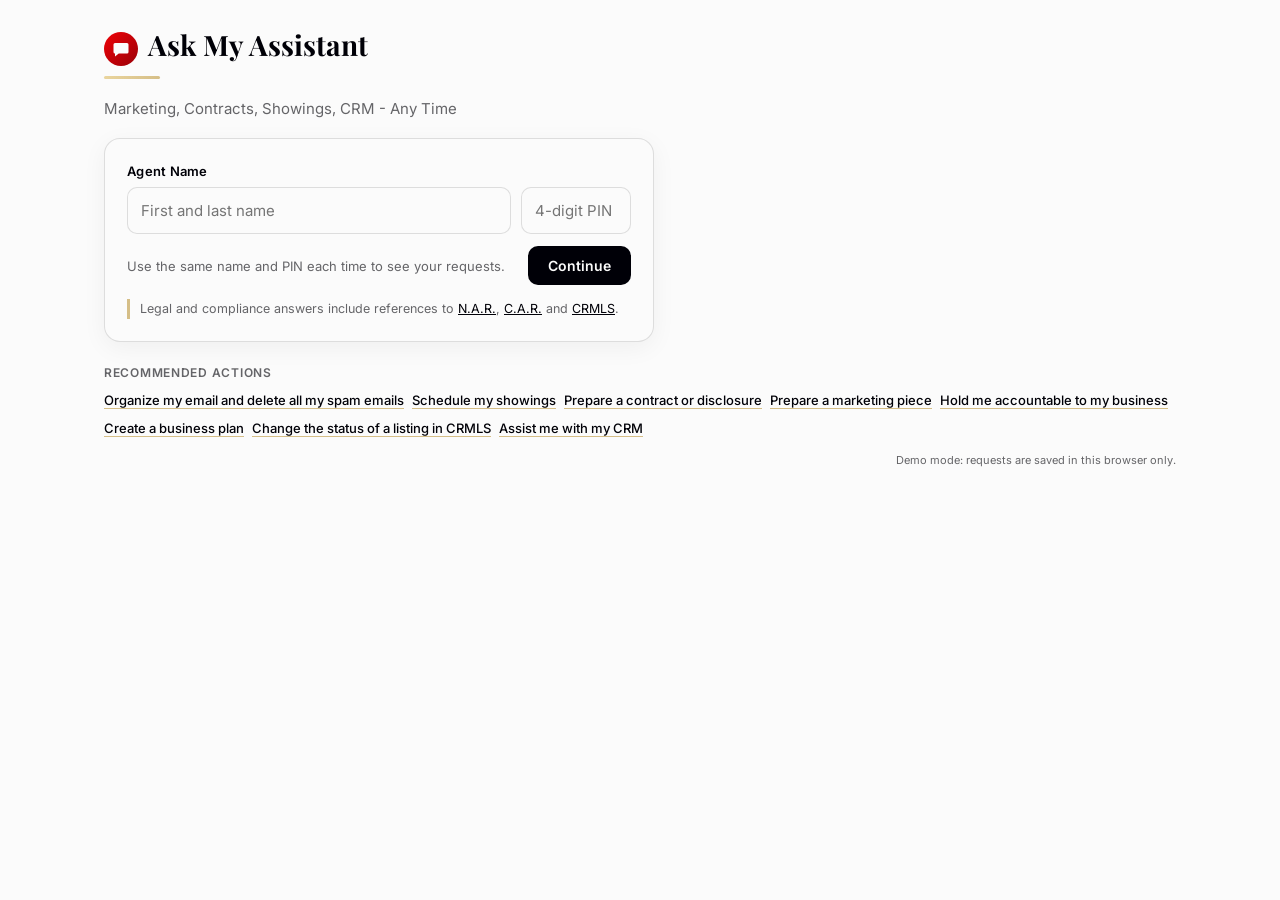
==== assistant/index.html @ 7a3fd489 "Add Ask My Assistant page (PIN v3)" ====
<!DOCTYPE html>
<html lang="en"><head><title>Ask My Assistant | ENESMA Realty</title><meta charset="utf-8"><meta name="viewport" content="width=device-width,initial-scale=1">
<link rel="preconnect" href="https://fonts.googleapis.com"><link rel="preconnect" href="https://fonts.gstatic.com" crossorigin>
<link href="https://fonts.googleapis.com/css2?family=Inter:wght@400;500;600&family=Playfair+Display:wght@600;700&family=Montserrat:wght@400;500;600&display=swap" rel="stylesheet">
<style>
:root{--black:#000007;--white:#FBFBFB;--gold:linear-gradient(135deg,#EAD59E,#D5BE87);--red:linear-gradient(135deg,#EF0207,#9A0007);--line:rgba(0,0,7,.12);--mute:rgba(0,0,7,.6)}
*{box-sizing:border-box;margin:0}
html,body{background:var(--white);color:var(--black);font:15px/1.55 Inter,system-ui,sans-serif}
.wrap{max-width:1120px;margin:0 auto;padding:28px 24px 22px}
h2{font:700 28px/1.2 "Playfair Display",Georgia,serif}
h3{font:600 20px/1.2 "Playfair Display",Georgia,serif}
.rule{height:3px;width:56px;background:var(--gold);border-radius:2px;margin:10px 0 18px}
.sub{color:var(--mute);margin-bottom:18px}
.grid{display:grid;grid-template-columns:1.05fr .95fr;gap:24px;align-items:start}
.card{background:var(--white);border:1px solid var(--line);border-radius:16px;padding:22px;box-shadow:0 6px 24px rgba(0,0,7,.05)}
label{display:block;font-weight:600;font-size:13px;letter-spacing:.02em;margin-bottom:6px}
input,textarea{width:100%;font:inherit;color:var(--black);background:var(--white);border:1px solid var(--line);border-radius:10px;padding:11px 13px;outline:none;transition:border-color .15s,box-shadow .15s}
input:focus,textarea:focus{border-color:#D5BE87;box-shadow:0 0 0 3px rgba(234,213,158,.45)}
textarea{height:168px;resize:none}
.row{display:flex;gap:10px}.row input{flex:1}
.btn{border:0;border-radius:10px;padding:11px 20px;font:600 14px Inter,sans-serif;cursor:pointer;white-space:nowrap}
.btn-dark{background:var(--black);color:var(--white)}
.btn-red{background:var(--red);color:var(--white);box-shadow:0 4px 14px rgba(154,0,7,.25)}
.btn:disabled{opacity:.5;cursor:default}
.who{display:flex;justify-content:space-between;align-items:center;margin-bottom:14px;font-size:14px}
.link{background:none;border:0;font:500 13px Inter;color:#9A0007;cursor:pointer;text-decoration:underline}
.actions{display:flex;justify-content:space-between;align-items:center;margin-top:12px;gap:12px}
.msg{font-size:13px;color:var(--mute)}
.note{margin-top:14px;font-size:12.5px;color:var(--mute);padding-left:10px;border-left:3px solid #D5BE87}
.note a{color:var(--black)}
.feedhead{display:flex;justify-content:space-between;align-items:baseline}
.feed{margin-top:14px;display:flex;flex-direction:column;gap:10px}
.item{border:1px solid var(--line);border-radius:12px;padding:12px 14px}
.item .top{display:flex;justify-content:space-between;gap:8px;font-size:12px;color:var(--mute);margin-bottom:4px}
.item .q{font-weight:500;display:-webkit-box;-webkit-line-clamp:2;-webkit-box-orient:vertical;overflow:hidden}
.item .a{margin-top:8px;padding:8px 10px;background:var(--white);border-radius:8px;font-size:13.5px;display:-webkit-box;-webkit-line-clamp:4;-webkit-box-orient:vertical;overflow:hidden}
.item.open .q,.item.open .a{-webkit-line-clamp:unset}
.refs{margin-top:6px;font-size:12px;display:flex;flex-wrap:wrap;gap:3px 10px;align-items:baseline}.refs b{font-weight:600;color:var(--mute)}.refs a{color:#9A0007}
.disc{margin-top:6px;font-size:10.5px;line-height:1.4;color:rgba(0,0,7,.45)}
.pill{font:600 11px Inter;padding:2px 9px;border-radius:99px;white-space:nowrap}
.p-new{background:var(--white);color:var(--black);border:1px solid var(--black)}
.p-prog{background:var(--white);color:var(--black);border:1px solid #D5BE87}
.p-done{background:var(--gold);color:var(--black);border:1px solid #D5BE87}
.err{color:#EF0207}
.ico{width:34px;height:34px;border-radius:50%;background:var(--red);display:inline-flex;align-items:center;justify-content:center;vertical-align:middle;margin-right:10px}
.pinrow{display:grid;grid-template-columns:1fr 110px;gap:10px}
.chips{gap:6px 14px}.chip{cursor:pointer;border:0;background:none;padding:2px 0;font:500 13px Inter;color:var(--black);text-decoration:underline;text-decoration-color:#D5BE87;text-underline-offset:3px;border-radius:0}.chip:hover{background:none;color:#9A0007}
.empty{color:var(--mute);font-size:14px;padding:26px 6px;text-align:center}
.pager{display:flex;justify-content:space-between;align-items:center;margin-top:10px;font-size:12px;color:var(--mute)}
.chips-wrap{margin-top:22px}
.chips-title{font-size:12px;font-weight:600;letter-spacing:.06em;text-transform:uppercase;color:var(--mute);margin-bottom:8px}
.chips{display:flex;flex-wrap:wrap;gap:8px}
.demo{font-size:11px;color:var(--mute);margin-top:14px;text-align:right}
.hidden{display:none!important}
@media (max-width:760px){
 .wrap{padding:18px 14px}.grid{grid-template-columns:1fr;gap:16px}
 h2{font-size:23px}.card{padding:16px}textarea{height:120px}
 .pinrow{grid-template-columns:1fr 96px}
}
</style></head><body>
<div class="wrap" id="app">
  <h2><span class="ico"><svg width="18" height="18" viewBox="0 0 24 24" fill="#FBFBFB"><path d="M4 4h16a2 2 0 0 1 2 2v10a2 2 0 0 1-2 2H9l-5 4v-4a2 2 0 0 1-2-2V6a2 2 0 0 1 2-2z"/></svg></span>Ask My Assistant</h2><div class="rule"></div>
  <p class="sub">Marketing, Contracts, Showings, CRM - Any Time</p>
  <div class="grid">
    <div class="card">
      <div id="stepName">
        <label for="name">Agent Name</label>
        <div class="pinrow"><input id="name" autocomplete="name" placeholder="First and last name"><input id="pin" inputmode="numeric" pattern="[0-9]*" maxlength="4" type="password" placeholder="4-digit PIN" aria-label="4-digit PIN"></div>
        <div class="actions"><p class="msg" id="nmsg">Use the same name and PIN each time to see your requests.</p><button class="btn btn-dark" id="cont">Continue</button></div>
      </div>
      <div id="stepReq" class="hidden">
        <div class="who"><span>Requesting as <b id="whoName"></b></span><button class="link" id="notYou">Not you?</button></div>
        <label for="req">Request</label>
        <textarea id="req" maxlength="4000" placeholder="Describe what you need: property, client, deadline, details…"></textarea>
        <p class="disc">Disclaimer: Responses are AI-generated for general informational purposes only and are not legal, tax, or financial advice. ENESMA Realty is not responsible for errors in legal guidance, marketing materials, or emails produced by this assistant. Agents must independently verify all information with official sources and consult the broker or an attorney before advising clients.</p>
        <div class="actions"><span class="msg" id="msg"></span><button class="btn btn-red" id="submit">Submit Request</button></div>
      </div>
      <p class="note">Legal and compliance answers include references to <a href="https://www.nar.realtor" target="_blank" rel="noopener">N.A.R.</a>, <a href="https://www.car.org" target="_blank" rel="noopener">C.A.R.</a> and <a href="https://www.crmls.org" target="_blank" rel="noopener">CRMLS</a>.</p>
    </div>
    <div class="card hidden" id="feedCard">
      <div class="feedhead"><h3>My Requests</h3><button class="link" id="refresh">Refresh</button></div>
      <div class="feed" id="feed"></div>
      <div class="pager hidden" id="pager"><button class="link" id="prev">&larr; Newer</button><span id="pg"></span><button class="link" id="next">Older &rarr;</button></div>
    </div>
  </div>
  <div class="chips-wrap"><div class="chips-title">Recommended Actions</div><div class="chips" id="chips"></div></div>
  <div class="demo hidden" id="demo">Demo mode: requests are saved in this browser only.</div>
</div>
<script>
/* ===== CONFIG: paste the Apps Script Web app URL into API_URL below. Empty = DEMO MODE (saves in this browser only) ===== */
const CONFIG = {
  API_URL: "",          // paste the Apps Script Web app URL (…/exec). Empty = demo/offline mode (localStorage)
  POLL_MS: 60000
};
const SUGGESTIONS = ["Organize my email and delete all my spam emails","Schedule my showings","Prepare a contract or disclosure","Prepare a marketing piece","Hold me accountable to my business","Create a business plan","Change the status of a listing in CRMLS","Assist me with my CRM"];
const $ = id => document.getElementById(id);
const NAME_KEY = "enesma_agent_name", PIN_KEY = "enesma_agent_pin", DEMO_KEY = "enesma_demo_requests";
const DEMO = !CONFIG.API_URL;
const norm = s => String(s||"").trim().toLowerCase().replace(/\s+/g," ");
const esc = s => String(s||"").replace(/[&<>"']/g,c=>({"&":"&amp;","<":"&lt;",">":"&gt;",'"':"&quot;","'":"&#39;"}[c]));
let pinHash = "", agent = "", items = [], page = 0, timer = null;
const PER = () => matchMedia("(max-width:760px)").matches ? 2 : 3;

// ---- data layer ----
function jsonp(url){return new Promise((res,rej)=>{const cb="enesmaCb"+Date.now()+Math.floor(Math.random()*1e4);const s=document.createElement("script");
  const t=setTimeout(()=>{cleanup();rej(new Error("timeout"))},15000);function cleanup(){clearTimeout(t);delete window[cb];s.remove()}
  window[cb]=d=>{cleanup();res(d)};s.onerror=()=>{cleanup();rej(new Error("network"))};s.src=url+(url.includes("?")?"&":"?")+"callback="+cb;document.body.appendChild(s)})}
async function apiList(name){
  if(DEMO){return JSON.parse(localStorage.getItem(DEMO_KEY)||"[]").filter(r=>r.agent_key===norm(name)&&r.pin_hash===pinHash).sort((a,b)=>b.timestamp<a.timestamp?-1:1)}
  const d=await jsonp(CONFIG.API_URL+"?agent="+encodeURIComponent(name)+"&pin_hash="+pinHash); if(!d.ok) throw new Error(d.error); return d.requests}
async function apiSubmit(name,text){
  if(DEMO){const all=JSON.parse(localStorage.getItem(DEMO_KEY)||"[]");const now=new Date().toISOString();
    const r={id:"R"+Date.now().toString(36).toUpperCase(),timestamp:now,agent_name:name,agent_key:norm(name),request:text,status:"New",answer:"",references:"",updated:now,pin_hash:pinHash};
    all.push(r);localStorage.setItem(DEMO_KEY,JSON.stringify(all));return r.id}
  const r=await fetch(CONFIG.API_URL,{method:"POST",headers:{"Content-Type":"text/plain;charset=utf-8"},body:JSON.stringify({agent_name:name,request:text,pin_hash:pinHash})});
  const d=await r.json(); if(!d.ok) throw new Error(d.error); return d.id}

// ---- render ----
function pill(s){const v=norm(s);return v==="done"?'<span class="pill p-done">Done</span>':v==="in progress"?'<span class="pill p-prog">In Progress</span>':'<span class="pill p-new">New</span>'}
const SRC_LABEL={"nar.realtor":"N.A.R.","car.org":"C.A.R.","crmls.org":"CRMLS"};
function refs(s){const seen=new Set();const links=String(s||"").split(/[\s,;]+/).filter(Boolean).map(u=>{const href=/^https?:\/\//i.test(u)?u:"https://"+u;let host;
  try{host=new URL(href).hostname.replace(/^www\./,"")}catch(e){return""}if(seen.has(href))return"";seen.add(href);
  const base=Object.keys(SRC_LABEL).find(d=>host===d||host.endsWith("."+d));const isRoot=/^https?:\/\/[^/]+\/?$/i.test(href);
  const label=base?(isRoot?SRC_LABEL[base]:SRC_LABEL[base]+": "+decodeURIComponent(new URL(href).pathname).replace(/^\/|\/$/g,"").split("/").pop().replace(/[-_]/g," ")):host;
  return `<a href="${esc(href)}" target="_blank" rel="noopener">${esc(label)}</a>`}).filter(Boolean);
  return links.length?'<div class="refs"><b>Sources:</b>'+links.join("")+"</div>":""}
function fmt(ts){const d=new Date(ts);return isNaN(d)?"":d.toLocaleString([], {month:"short",day:"numeric",hour:"numeric",minute:"2-digit"})}
function render(){
  const per=PER(),pages=Math.max(1,Math.ceil(items.length/per));page=Math.min(page,pages-1);
  $("feed").innerHTML=items.length?items.slice(page*per,page*per+per).map(r=>`<div class="item" onclick="this.classList.toggle('open')"><div class="top"><span>${fmt(r.timestamp)}</span>${pill(r.status)}</div><div class="q">${esc(r.request)}</div>${r.answer?`<div class="a">${esc(r.answer)}</div>`:""}${refs(r.references)}</div>`).join("")
    :'<div class="empty">No requests yet. Your first one will appear here.</div>';
  $("pager").classList.toggle("hidden",pages<2);$("pg").textContent=`${page+1} / ${pages}`;$("prev").disabled=page===0;$("next").disabled=page>=pages-1}
async function load(){if(!agent)return;try{items=await apiList(agent);render()}catch(e){$("feed").innerHTML='<div class="empty err">Couldn’t load requests. Retrying shortly.</div>'}}

// ---- flow ----
async function sha(s){const b=await crypto.subtle.digest("SHA-256",new TextEncoder().encode(s));return [...new Uint8Array(b)].map(x=>x.toString(16).padStart(2,"0")).join("")}
async function setAgent(n,pin){agent=n.trim();pinHash=agent?await sha(norm(agent)+":"+pin):"";if(agent)localStorage.setItem(PIN_KEY,pin);$("msg").textContent="";if(agent){localStorage.setItem(NAME_KEY,agent);$("whoName").textContent=agent}
  $("stepName").classList.toggle("hidden",!!agent);$("stepReq").classList.toggle("hidden",!agent);$("feedCard").classList.toggle("hidden",!agent);
  clearInterval(timer);if(agent){page=0;load();timer=setInterval(load,CONFIG.POLL_MS)}}
$("cont").onclick=()=>{const n=$("name").value.trim(),p=$("pin").value.trim();if(n.length<2){$("name").focus();return}
  if(!/^\d{4}$/.test(p)){$("nmsg").textContent="Please enter a 4-digit PIN.";$("nmsg").classList.add("err");$("pin").focus();return}$("nmsg").classList.remove("err");setAgent(n,p)};
$("pin").onkeydown=e=>{if(e.key==="Enter")$("cont").click()};
$("name").onkeydown=e=>{if(e.key==="Enter")$("pin").focus()};
$("notYou").onclick=()=>{localStorage.removeItem(NAME_KEY);localStorage.removeItem(PIN_KEY);agent="";items=[];$("name").value="";$("pin").value="";setAgent("","");$("name").focus()};
$("submit").onclick=async()=>{const t=$("req").value.trim();if(!t){$("req").focus();return}
  $("submit").disabled=true;$("msg").textContent="Sending…";
  try{const id=await apiSubmit(agent,t);$("req").value="";$("msg").textContent="Sent ✓ Ref "+id;page=0;await load()}
  catch(e){$("msg").innerHTML='<span class="err">Couldn’t send. Please try again.</span>'}finally{$("submit").disabled=false}};
$("refresh").onclick=load;$("prev").onclick=()=>{page--;render()};$("next").onclick=()=>{page++;render()};
$("chips").innerHTML=SUGGESTIONS.map((s,i)=>`<button class="chip" data-i="${i}">${esc(s)}</button>`).join("");
$("chips").onclick=e=>{const b=e.target.closest(".chip");if(!b)return;$("req").value=SUGGESTIONS[b.dataset.i]+": ";if(!agent){$("name").focus()}else{$("req").focus()}};
if(DEMO)$("demo").classList.remove("hidden");
{const n=localStorage.getItem(NAME_KEY)||"",p=localStorage.getItem(PIN_KEY)||"";setAgent(/^\d{4}$/.test(p)?n:"",p)}
</script></body></html>
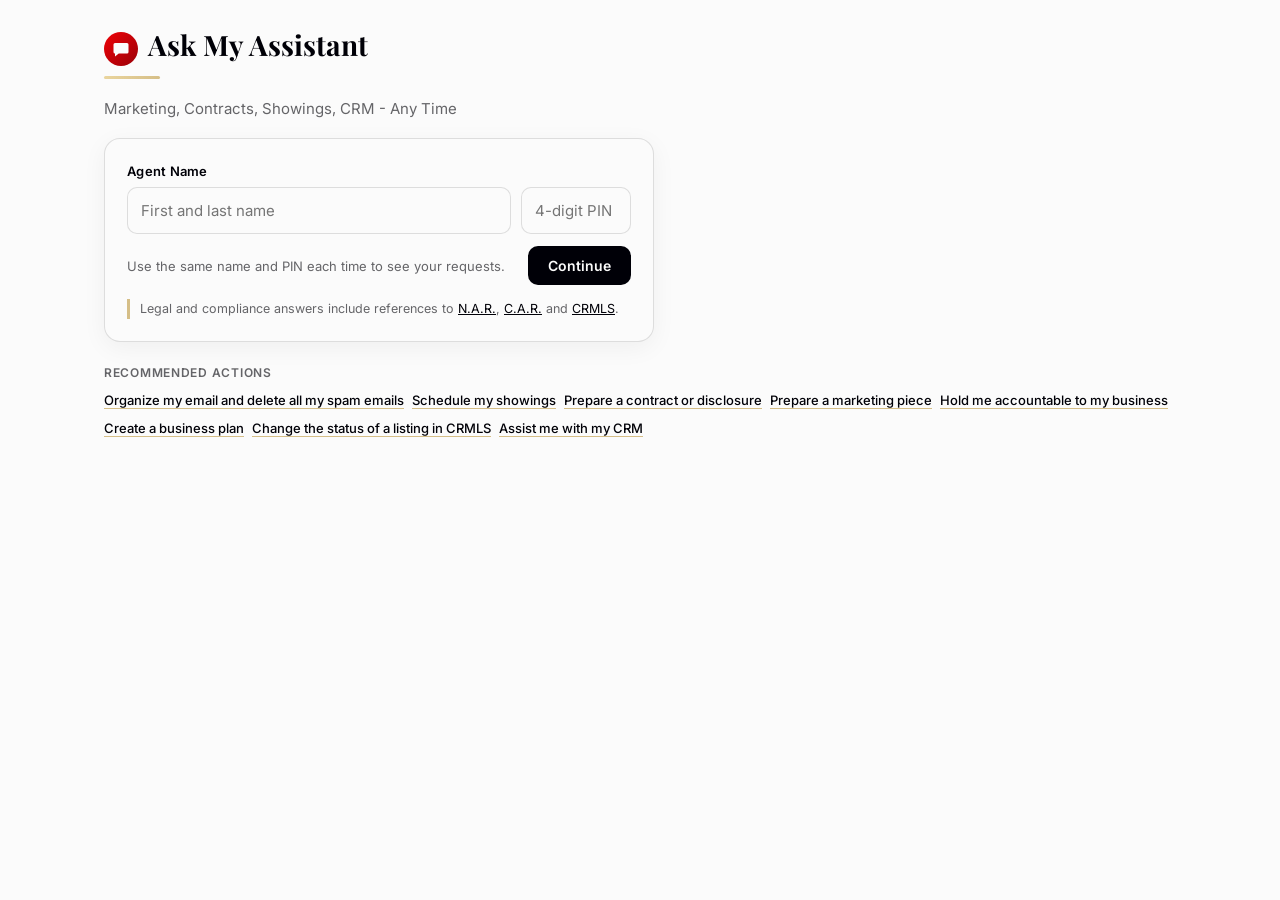
==== commit cd58fdf2: "Assistant: connect live API" ====
--- a/assistant/index.html
+++ b/assistant/index.html
@@ -89,7 +89,7 @@
 <script>
 /* ===== CONFIG: paste the Apps Script Web app URL into API_URL below. Empty = DEMO MODE (saves in this browser only) ===== */
 const CONFIG = {
-  API_URL: "",          // paste the Apps Script Web app URL (…/exec). Empty = demo/offline mode (localStorage)
+  API_URL: "https://script.google.com/macros/s/AKfycbwpJteqkj5mciK_aT0Dua6LfU6Ei0MrIsGuRwPMI2kitju2WPQeZcf2Uuj_xHNK_Rt1/exec",          // paste the Apps Script Web app URL (…/exec). Empty = demo/offline mode (localStorage)
   POLL_MS: 60000
 };
 const SUGGESTIONS = ["Organize my email and delete all my spam emails","Schedule my showings","Prepare a contract or disclosure","Prepare a marketing piece","Hold me accountable to my business","Create a business plan","Change the status of a listing in CRMLS","Assist me with my CRM"];
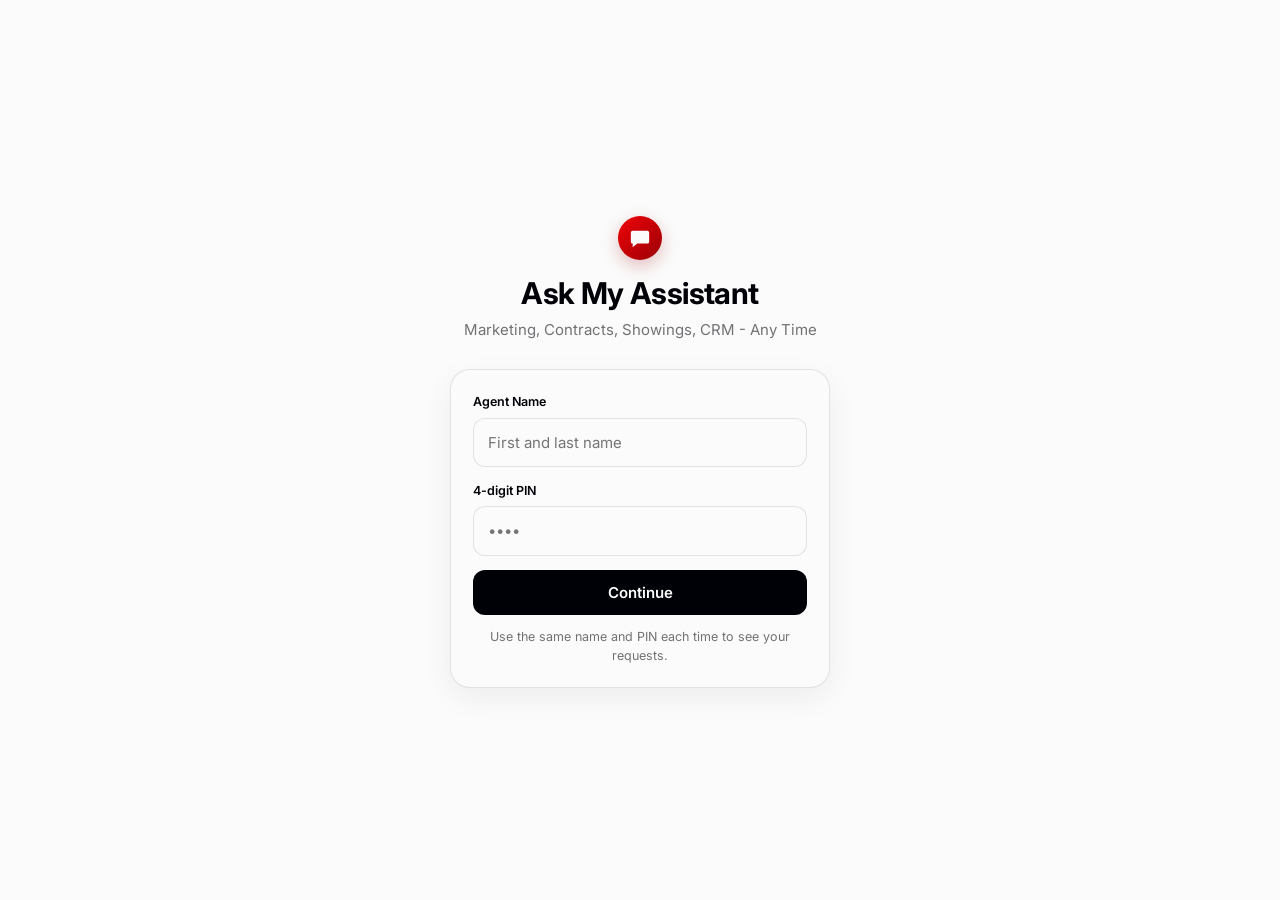
==== commit 76587c39: "Assistant: chat-style redesign" ====
--- a/assistant/index.html
+++ b/assistant/index.html
@@ -1,112 +1,99 @@
 <!DOCTYPE html>
-<html lang="en"><head><title>Ask My Assistant | ENESMA Realty</title><meta charset="utf-8"><meta name="viewport" content="width=device-width,initial-scale=1">
+<html lang="en"><head><meta charset="utf-8"><meta name="viewport" content="width=device-width,initial-scale=1,viewport-fit=cover">
+<title>Ask My Assistant | ENESMA Realty</title>
 <link rel="preconnect" href="https://fonts.googleapis.com"><link rel="preconnect" href="https://fonts.gstatic.com" crossorigin>
-<link href="https://fonts.googleapis.com/css2?family=Inter:wght@400;500;600&family=Playfair+Display:wght@600;700&family=Montserrat:wght@400;500;600&display=swap" rel="stylesheet">
+<link href="https://fonts.googleapis.com/css2?family=Inter:wght@400;500;600;700&display=swap" rel="stylesheet">
 <style>
-:root{--black:#000007;--white:#FBFBFB;--gold:linear-gradient(135deg,#EAD59E,#D5BE87);--red:linear-gradient(135deg,#EF0207,#9A0007);--line:rgba(0,0,7,.12);--mute:rgba(0,0,7,.6)}
+:root{--black:#000007;--white:#FBFBFB;--gold:linear-gradient(135deg,#EAD59E,#D5BE87);--red:linear-gradient(135deg,#EF0207,#9A0007);--line:rgba(0,0,7,.10);--mute:rgba(0,0,7,.55)}
 *{box-sizing:border-box;margin:0}
-html,body{background:var(--white);color:var(--black);font:15px/1.55 Inter,system-ui,sans-serif}
-.wrap{max-width:1120px;margin:0 auto;padding:28px 24px 22px}
-h2{font:700 28px/1.2 "Playfair Display",Georgia,serif}
-h3{font:600 20px/1.2 "Playfair Display",Georgia,serif}
-.rule{height:3px;width:56px;background:var(--gold);border-radius:2px;margin:10px 0 18px}
-.sub{color:var(--mute);margin-bottom:18px}
-.grid{display:grid;grid-template-columns:1.05fr .95fr;gap:24px;align-items:start}
-.card{background:var(--white);border:1px solid var(--line);border-radius:16px;padding:22px;box-shadow:0 6px 24px rgba(0,0,7,.05)}
-label{display:block;font-weight:600;font-size:13px;letter-spacing:.02em;margin-bottom:6px}
-input,textarea{width:100%;font:inherit;color:var(--black);background:var(--white);border:1px solid var(--line);border-radius:10px;padding:11px 13px;outline:none;transition:border-color .15s,box-shadow .15s}
-input:focus,textarea:focus{border-color:#D5BE87;box-shadow:0 0 0 3px rgba(234,213,158,.45)}
-textarea{height:168px;resize:none}
-.row{display:flex;gap:10px}.row input{flex:1}
-.btn{border:0;border-radius:10px;padding:11px 20px;font:600 14px Inter,sans-serif;cursor:pointer;white-space:nowrap}
-.btn-dark{background:var(--black);color:var(--white)}
-.btn-red{background:var(--red);color:var(--white);box-shadow:0 4px 14px rgba(154,0,7,.25)}
-.btn:disabled{opacity:.5;cursor:default}
-.who{display:flex;justify-content:space-between;align-items:center;margin-bottom:14px;font-size:14px}
-.link{background:none;border:0;font:500 13px Inter;color:#9A0007;cursor:pointer;text-decoration:underline}
-.actions{display:flex;justify-content:space-between;align-items:center;margin-top:12px;gap:12px}
-.msg{font-size:13px;color:var(--mute)}
-.note{margin-top:14px;font-size:12.5px;color:var(--mute);padding-left:10px;border-left:3px solid #D5BE87}
-.note a{color:var(--black)}
-.feedhead{display:flex;justify-content:space-between;align-items:baseline}
-.feed{margin-top:14px;display:flex;flex-direction:column;gap:10px}
-.item{border:1px solid var(--line);border-radius:12px;padding:12px 14px}
-.item .top{display:flex;justify-content:space-between;gap:8px;font-size:12px;color:var(--mute);margin-bottom:4px}
-.item .q{font-weight:500;display:-webkit-box;-webkit-line-clamp:2;-webkit-box-orient:vertical;overflow:hidden}
-.item .a{margin-top:8px;padding:8px 10px;background:var(--white);border-radius:8px;font-size:13.5px;display:-webkit-box;-webkit-line-clamp:4;-webkit-box-orient:vertical;overflow:hidden}
-.item.open .q,.item.open .a{-webkit-line-clamp:unset}
-.refs{margin-top:6px;font-size:12px;display:flex;flex-wrap:wrap;gap:3px 10px;align-items:baseline}.refs b{font-weight:600;color:var(--mute)}.refs a{color:#9A0007}
-.disc{margin-top:6px;font-size:10.5px;line-height:1.4;color:rgba(0,0,7,.45)}
-.pill{font:600 11px Inter;padding:2px 9px;border-radius:99px;white-space:nowrap}
-.p-new{background:var(--white);color:var(--black);border:1px solid var(--black)}
-.p-prog{background:var(--white);color:var(--black);border:1px solid #D5BE87}
-.p-done{background:var(--gold);color:var(--black);border:1px solid #D5BE87}
+html,body{height:100%;background:var(--white);color:var(--black);font:15px/1.55 Inter,system-ui,sans-serif;-webkit-font-smoothing:antialiased}
+.app{height:100vh;height:100dvh;max-height:900px;max-width:820px;margin:0 auto;display:flex;flex-direction:column;padding:16px 20px 12px}
+.hidden{display:none!important}
+.ico{width:44px;height:44px;border-radius:50%;background:var(--red);display:inline-flex;align-items:center;justify-content:center;box-shadow:0 6px 18px rgba(154,0,7,.25);flex:none}
+.ico.sm{width:28px;height:28px;box-shadow:none}
+/* signed out */
+.welcome{flex:1;display:flex;flex-direction:column;align-items:center;justify-content:center;text-align:center;padding:20px 0}
+.welcome h1{font:700 30px/1.15 Inter,sans-serif;letter-spacing:-.02em;margin-top:16px}
+.welcome .sub{color:var(--mute);margin-top:8px}
+.signin{margin-top:28px;width:100%;max-width:380px;background:var(--white);border:1px solid var(--line);border-radius:20px;padding:22px;box-shadow:0 10px 30px rgba(0,0,7,.06);text-align:left}
+label{display:block;font-weight:600;font-size:12.5px;margin:0 0 6px}
+.field{width:100%;font:inherit;color:var(--black);background:var(--white);border:1px solid var(--line);border-radius:12px;padding:12px 14px;outline:none;margin-bottom:14px}
+.field:focus{border-color:#D5BE87;box-shadow:0 0 0 3px rgba(234,213,158,.45)}
+.btn{width:100%;border:0;border-radius:12px;padding:13px;font:600 15px Inter,sans-serif;cursor:pointer;background:var(--black);color:var(--white)}
+.hint{font-size:12.5px;color:var(--mute);margin-top:12px;text-align:center}
 .err{color:#EF0207}
-.ico{width:34px;height:34px;border-radius:50%;background:var(--red);display:inline-flex;align-items:center;justify-content:center;vertical-align:middle;margin-right:10px}
-.pinrow{display:grid;grid-template-columns:1fr 110px;gap:10px}
-.chips{gap:6px 14px}.chip{cursor:pointer;border:0;background:none;padding:2px 0;font:500 13px Inter;color:var(--black);text-decoration:underline;text-decoration-color:#D5BE87;text-underline-offset:3px;border-radius:0}.chip:hover{background:none;color:#9A0007}
-.empty{color:var(--mute);font-size:14px;padding:26px 6px;text-align:center}
-.pager{display:flex;justify-content:space-between;align-items:center;margin-top:10px;font-size:12px;color:var(--mute)}
-.chips-wrap{margin-top:22px}
-.chips-title{font-size:12px;font-weight:600;letter-spacing:.06em;text-transform:uppercase;color:var(--mute);margin-bottom:8px}
-.chips{display:flex;flex-wrap:wrap;gap:8px}
-.demo{font-size:11px;color:var(--mute);margin-top:14px;text-align:right}
-.hidden{display:none!important}
-@media (max-width:760px){
- .wrap{padding:18px 14px}.grid{grid-template-columns:1fr;gap:16px}
- h2{font-size:23px}.card{padding:16px}textarea{height:120px}
- .pinrow{grid-template-columns:1fr 96px}
-}
+/* signed in */
+.top{display:flex;align-items:center;justify-content:space-between;gap:10px;padding-bottom:10px;border-bottom:1px solid var(--line)}
+.top .t{display:flex;align-items:center;gap:10px;font-weight:600}
+.top .t small{display:block;font-weight:400;font-size:12px;color:var(--mute);line-height:1.2}
+.link{background:none;border:0;font:500 13px Inter,sans-serif;color:#9A0007;cursor:pointer;text-decoration:underline;text-underline-offset:3px}
+.thread{flex:1;min-height:0;overflow-y:auto;padding:18px 2px 10px;display:flex;flex-direction:column;gap:14px;scroll-behavior:smooth}
+.empty{margin:auto;text-align:center;color:var(--mute);max-width:320px}
+.empty b{display:block;color:var(--black);font-size:19px;margin:12px 0 4px}
+.u{align-self:flex-end;max-width:80%;background:var(--black);color:var(--white);padding:10px 14px;border-radius:18px 18px 4px 18px;white-space:pre-wrap;word-wrap:break-word}
+.meta{font-size:11.5px;color:var(--mute);margin-top:-8px}
+.meta.r{align-self:flex-end}
+.a{align-self:flex-start;max-width:88%;display:flex;gap:10px}
+.a .body{white-space:pre-wrap;word-wrap:break-word;padding-top:3px}
+.status{display:inline-flex;align-items:center;gap:7px;font-size:13px;color:var(--mute);padding-top:4px}
+.dot{width:8px;height:8px;border-radius:50%;border:1.5px solid var(--black)}
+.dot.w{border-color:#D5BE87;background:var(--gold);animation:pulse 1.2s infinite}
+@keyframes pulse{50%{opacity:.35}}
+.refs{margin-top:8px;font-size:12.5px;display:flex;flex-wrap:wrap;gap:4px 12px;white-space:normal}.refs b{color:var(--mute);font-weight:600}.refs a{color:#9A0007}
+.chips{display:flex;gap:8px;overflow-x:auto;padding:8px 0;scrollbar-width:none}.chips::-webkit-scrollbar{display:none}
+.chips.wrap{flex-wrap:wrap;overflow:visible}
+.chip{flex:none;border:1px solid #D5BE87;background:var(--white);border-radius:99px;padding:6px 12px;font:500 12.5px Inter,sans-serif;color:var(--black);cursor:pointer}
+.chip:hover{background:var(--gold)}
+.composer{display:flex;align-items:flex-end;gap:8px;border:1px solid var(--line);border-radius:26px;padding:6px 6px 6px 16px;background:var(--white);box-shadow:0 6px 22px rgba(0,0,7,.08)}
+.composer:focus-within{border-color:#D5BE87}
+.composer textarea{flex:1;border:0;outline:none;resize:none;font:inherit;color:var(--black);background:transparent;padding:8px 0;max-height:140px;height:40px}
+.send{width:38px;height:38px;border-radius:50%;border:0;background:var(--red);cursor:pointer;display:flex;align-items:center;justify-content:center;flex:none}
+.send:disabled{opacity:.4;cursor:default}
+.disc{margin-top:8px;font-size:10.5px;line-height:1.4;color:rgba(0,0,7,.45);text-align:center}
+.note{font-size:12px;color:var(--mute);text-align:center;min-height:0}
+@media (max-width:600px){.app{padding:12px 12px calc(10px + env(safe-area-inset-bottom))}.welcome h1{font-size:26px}.u{max-width:86%}.a{max-width:96%}}
 </style></head><body>
-<div class="wrap" id="app">
-  <h2><span class="ico"><svg width="18" height="18" viewBox="0 0 24 24" fill="#FBFBFB"><path d="M4 4h16a2 2 0 0 1 2 2v10a2 2 0 0 1-2 2H9l-5 4v-4a2 2 0 0 1-2-2V6a2 2 0 0 1 2-2z"/></svg></span>Ask My Assistant</h2><div class="rule"></div>
-  <p class="sub">Marketing, Contracts, Showings, CRM - Any Time</p>
-  <div class="grid">
-    <div class="card">
-      <div id="stepName">
-        <label for="name">Agent Name</label>
-        <div class="pinrow"><input id="name" autocomplete="name" placeholder="First and last name"><input id="pin" inputmode="numeric" pattern="[0-9]*" maxlength="4" type="password" placeholder="4-digit PIN" aria-label="4-digit PIN"></div>
-        <div class="actions"><p class="msg" id="nmsg">Use the same name and PIN each time to see your requests.</p><button class="btn btn-dark" id="cont">Continue</button></div>
-      </div>
-      <div id="stepReq" class="hidden">
-        <div class="who"><span>Requesting as <b id="whoName"></b></span><button class="link" id="notYou">Not you?</button></div>
-        <label for="req">Request</label>
-        <textarea id="req" maxlength="4000" placeholder="Describe what you need: property, client, deadline, details…"></textarea>
-        <p class="disc">Disclaimer: Responses are AI-generated for general informational purposes only and are not legal, tax, or financial advice. ENESMA Realty is not responsible for errors in legal guidance, marketing materials, or emails produced by this assistant. Agents must independently verify all information with official sources and consult the broker or an attorney before advising clients.</p>
-        <div class="actions"><span class="msg" id="msg"></span><button class="btn btn-red" id="submit">Submit Request</button></div>
-      </div>
-      <p class="note">Legal and compliance answers include references to <a href="https://www.nar.realtor" target="_blank" rel="noopener">N.A.R.</a>, <a href="https://www.car.org" target="_blank" rel="noopener">C.A.R.</a> and <a href="https://www.crmls.org" target="_blank" rel="noopener">CRMLS</a>.</p>
+<div class="app" id="app">
+  <section class="welcome" id="out">
+    <span class="ico"><svg width="22" height="22" viewBox="0 0 24 24" fill="#FBFBFB"><path d="M4 4h16a2 2 0 0 1 2 2v10a2 2 0 0 1-2 2H9l-5 4v-4a2 2 0 0 1-2-2V6a2 2 0 0 1 2-2z"/></svg></span>
+    <h1>Ask My Assistant</h1>
+    <p class="sub">Marketing, Contracts, Showings, CRM - Any Time</p>
+    <div class="signin">
+      <label for="name">Agent Name</label><input class="field" id="name" autocomplete="name" placeholder="First and last name">
+      <label for="pin">4-digit PIN</label><input class="field" id="pin" type="password" inputmode="numeric" pattern="[0-9]*" maxlength="4" placeholder="••••">
+      <button class="btn" id="cont">Continue</button>
+      <p class="hint" id="nmsg">Use the same name and PIN each time to see your requests.</p>
     </div>
-    <div class="card hidden" id="feedCard">
-      <div class="feedhead"><h3>My Requests</h3><button class="link" id="refresh">Refresh</button></div>
-      <div class="feed" id="feed"></div>
-      <div class="pager hidden" id="pager"><button class="link" id="prev">&larr; Newer</button><span id="pg"></span><button class="link" id="next">Older &rarr;</button></div>
-    </div>
-  </div>
-  <div class="chips-wrap"><div class="chips-title">Recommended Actions</div><div class="chips" id="chips"></div></div>
-  <div class="demo hidden" id="demo">Demo mode: requests are saved in this browser only.</div>
+  </section>
+  <section id="in" class="hidden" style="display:flex;flex-direction:column;flex:1;min-height:0">
+    <div class="top"><div class="t"><span class="ico sm"><svg width="14" height="14" viewBox="0 0 24 24" fill="#FBFBFB"><path d="M4 4h16a2 2 0 0 1 2 2v10a2 2 0 0 1-2 2H9l-5 4v-4a2 2 0 0 1-2-2V6a2 2 0 0 1 2-2z"/></svg></span><div>Ask My Assistant<small id="whoName"></small></div></div><button class="link" id="notYou">Not you?</button></div>
+    <div class="thread" id="thread"></div>
+    <div class="note" id="msg"></div>
+    <div class="chips" id="chips"></div>
+    <div class="composer"><textarea id="req" rows="1" maxlength="4000" placeholder="Ask for marketing, contracts, showings, CRM…"></textarea>
+      <button class="send" id="submit" aria-label="Send"><svg width="18" height="18" viewBox="0 0 24 24" fill="none" stroke="#FBFBFB" stroke-width="2.4" stroke-linecap="round" stroke-linejoin="round"><path d="M12 19V5M5 12l7-7 7 7"/></svg></button></div>
+    <p class="disc">Disclaimer: Responses are AI-generated for general informational purposes only and are not legal, tax, or financial advice. ENESMA Realty is not responsible for errors in legal guidance, marketing materials, or emails produced by this assistant. Agents must independently verify all information with official sources and consult the broker or an attorney before advising clients.</p>
+  </section>
 </div>
 <script>
-/* ===== CONFIG: paste the Apps Script Web app URL into API_URL below. Empty = DEMO MODE (saves in this browser only) ===== */
+/* ===== CONFIG: Apps Script Web app URL. Empty = DEMO MODE (saves in this browser only) ===== */
 const CONFIG = {
-  API_URL: "https://script.google.com/macros/s/AKfycbwpJteqkj5mciK_aT0Dua6LfU6Ei0MrIsGuRwPMI2kitju2WPQeZcf2Uuj_xHNK_Rt1/exec",          // paste the Apps Script Web app URL (…/exec). Empty = demo/offline mode (localStorage)
-  POLL_MS: 60000
+  API_URL: "https://script.google.com/macros/s/AKfycbwpJteqkj5mciK_aT0Dua6LfU6Ei0MrIsGuRwPMI2kitju2WPQeZcf2Uuj_xHNK_Rt1/exec",
+  POLL_MS: 15000
 };
 const SUGGESTIONS = ["Organize my email and delete all my spam emails","Schedule my showings","Prepare a contract or disclosure","Prepare a marketing piece","Hold me accountable to my business","Create a business plan","Change the status of a listing in CRMLS","Assist me with my CRM"];
 const $ = id => document.getElementById(id);
-const NAME_KEY = "enesma_agent_name", PIN_KEY = "enesma_agent_pin", DEMO_KEY = "enesma_demo_requests";
+const NAME_KEY="enesma_agent_name", PIN_KEY="enesma_agent_pin", DEMO_KEY="enesma_demo_requests";
 const DEMO = !CONFIG.API_URL;
 const norm = s => String(s||"").trim().toLowerCase().replace(/\s+/g," ");
 const esc = s => String(s||"").replace(/[&<>"']/g,c=>({"&":"&amp;","<":"&lt;",">":"&gt;",'"':"&quot;","'":"&#39;"}[c]));
-let pinHash = "", agent = "", items = [], page = 0, timer = null;
-const PER = () => matchMedia("(max-width:760px)").matches ? 2 : 3;
-
-// ---- data layer ----
+let agent="", pinHash="", items=[], timer=null, lastSig="";
+async function sha(s){const b=await crypto.subtle.digest("SHA-256",new TextEncoder().encode(s));return [...new Uint8Array(b)].map(x=>x.toString(16).padStart(2,"0")).join("")}
 function jsonp(url){return new Promise((res,rej)=>{const cb="enesmaCb"+Date.now()+Math.floor(Math.random()*1e4);const s=document.createElement("script");
   const t=setTimeout(()=>{cleanup();rej(new Error("timeout"))},15000);function cleanup(){clearTimeout(t);delete window[cb];s.remove()}
   window[cb]=d=>{cleanup();res(d)};s.onerror=()=>{cleanup();rej(new Error("network"))};s.src=url+(url.includes("?")?"&":"?")+"callback="+cb;document.body.appendChild(s)})}
 async function apiList(name){
-  if(DEMO){return JSON.parse(localStorage.getItem(DEMO_KEY)||"[]").filter(r=>r.agent_key===norm(name)&&r.pin_hash===pinHash).sort((a,b)=>b.timestamp<a.timestamp?-1:1)}
+  if(DEMO){return JSON.parse(localStorage.getItem(DEMO_KEY)||"[]").filter(r=>r.agent_key===norm(name)&&r.pin_hash===pinHash)}
   const d=await jsonp(CONFIG.API_URL+"?agent="+encodeURIComponent(name)+"&pin_hash="+pinHash); if(!d.ok) throw new Error(d.error); return d.requests}
 async function apiSubmit(name,text){
   if(DEMO){const all=JSON.parse(localStorage.getItem(DEMO_KEY)||"[]");const now=new Date().toISOString();
@@ -114,9 +101,6 @@
     all.push(r);localStorage.setItem(DEMO_KEY,JSON.stringify(all));return r.id}
   const r=await fetch(CONFIG.API_URL,{method:"POST",headers:{"Content-Type":"text/plain;charset=utf-8"},body:JSON.stringify({agent_name:name,request:text,pin_hash:pinHash})});
   const d=await r.json(); if(!d.ok) throw new Error(d.error); return d.id}
-
-// ---- render ----
-function pill(s){const v=norm(s);return v==="done"?'<span class="pill p-done">Done</span>':v==="in progress"?'<span class="pill p-prog">In Progress</span>':'<span class="pill p-new">New</span>'}
 const SRC_LABEL={"nar.realtor":"N.A.R.","car.org":"C.A.R.","crmls.org":"CRMLS"};
 function refs(s){const seen=new Set();const links=String(s||"").split(/[\s,;]+/).filter(Boolean).map(u=>{const href=/^https?:\/\//i.test(u)?u:"https://"+u;let host;
   try{host=new URL(href).hostname.replace(/^www\./,"")}catch(e){return""}if(seen.has(href))return"";seen.add(href);
@@ -125,30 +109,33 @@
   return `<a href="${esc(href)}" target="_blank" rel="noopener">${esc(label)}</a>`}).filter(Boolean);
   return links.length?'<div class="refs"><b>Sources:</b>'+links.join("")+"</div>":""}
 function fmt(ts){const d=new Date(ts);return isNaN(d)?"":d.toLocaleString([], {month:"short",day:"numeric",hour:"numeric",minute:"2-digit"})}
+const AV='<span class="ico sm"><svg width="14" height="14" viewBox="0 0 24 24" fill="#FBFBFB"><path d="M4 4h16a2 2 0 0 1 2 2v10a2 2 0 0 1-2 2H9l-5 4v-4a2 2 0 0 1-2-2V6a2 2 0 0 1 2-2z"/></svg></span>';
 function render(){
-  const per=PER(),pages=Math.max(1,Math.ceil(items.length/per));page=Math.min(page,pages-1);
-  $("feed").innerHTML=items.length?items.slice(page*per,page*per+per).map(r=>`<div class="item" onclick="this.classList.toggle('open')"><div class="top"><span>${fmt(r.timestamp)}</span>${pill(r.status)}</div><div class="q">${esc(r.request)}</div>${r.answer?`<div class="a">${esc(r.answer)}</div>`:""}${refs(r.references)}</div>`).join("")
-    :'<div class="empty">No requests yet. Your first one will appear here.</div>';
-  $("pager").classList.toggle("hidden",pages<2);$("pg").textContent=`${page+1} / ${pages}`;$("prev").disabled=page===0;$("next").disabled=page>=pages-1}
-async function load(){if(!agent)return;try{items=await apiList(agent);render()}catch(e){$("feed").innerHTML='<div class="empty err">Couldn’t load requests. Retrying shortly.</div>'}}
-
-// ---- flow ----
-async function sha(s){const b=await crypto.subtle.digest("SHA-256",new TextEncoder().encode(s));return [...new Uint8Array(b)].map(x=>x.toString(16).padStart(2,"0")).join("")}
-async function setAgent(n,pin){agent=n.trim();pinHash=agent?await sha(norm(agent)+":"+pin):"";if(agent)localStorage.setItem(PIN_KEY,pin);$("msg").textContent="";if(agent){localStorage.setItem(NAME_KEY,agent);$("whoName").textContent=agent}
-  $("stepName").classList.toggle("hidden",!!agent);$("stepReq").classList.toggle("hidden",!agent);$("feedCard").classList.toggle("hidden",!agent);
-  clearInterval(timer);if(agent){page=0;load();timer=setInterval(load,CONFIG.POLL_MS)}}
+  const list=[...items].sort((a,b)=>a.timestamp<b.timestamp?-1:1);
+  const sig=JSON.stringify(list.map(r=>[r.id,r.status,r.answer,r.references]));if(sig===lastSig)return;lastSig=sig;
+  $("thread").innerHTML=list.length?list.map(r=>{const st=norm(r.status);
+    const ans=r.answer&&st==="done"?`<div class="body">${esc(r.answer)}${refs(r.references)}</div>`
+      :`<div class="status"><span class="dot ${st==="in progress"?"w":""}"></span>${st==="in progress"?"Working on it":st==="done"?"Answered":"Received"}</div>`;
+    return `<div class="u">${esc(r.request)}</div><div class="meta r">${fmt(r.timestamp)}</div><div class="a">${AV}${ans}</div>`}).join("")
+    :`<div class="empty">${AV.replace('ico sm','ico')}<b>How can I help today?</b>Pick a suggestion below or type your request.</div>`;
+  $("chips").classList.toggle("wrap",!list.length);
+  const t=$("thread");t.scrollTop=t.scrollHeight}
+async function load(){if(!agent)return;try{items=await apiList(agent);render()}catch(e){$("msg").innerHTML='<span class="err">Couldn’t load requests. Retrying shortly.</span>'}}
+async function setAgent(n,pin){agent=n.trim();pinHash=agent?await sha(norm(agent)+":"+pin):"";lastSig="";$("msg").textContent="";
+  if(agent){localStorage.setItem(NAME_KEY,agent);localStorage.setItem(PIN_KEY,pin);$("whoName").textContent=agent+(DEMO?" · demo mode":"")}
+  $("out").classList.toggle("hidden",!!agent);$("in").classList.toggle("hidden",!agent);
+  clearInterval(timer);if(agent){load();timer=setInterval(load,CONFIG.POLL_MS)}}
 $("cont").onclick=()=>{const n=$("name").value.trim(),p=$("pin").value.trim();if(n.length<2){$("name").focus();return}
   if(!/^\d{4}$/.test(p)){$("nmsg").textContent="Please enter a 4-digit PIN.";$("nmsg").classList.add("err");$("pin").focus();return}$("nmsg").classList.remove("err");setAgent(n,p)};
-$("pin").onkeydown=e=>{if(e.key==="Enter")$("cont").click()};
-$("name").onkeydown=e=>{if(e.key==="Enter")$("pin").focus()};
-$("notYou").onclick=()=>{localStorage.removeItem(NAME_KEY);localStorage.removeItem(PIN_KEY);agent="";items=[];$("name").value="";$("pin").value="";setAgent("","");$("name").focus()};
+$("name").onkeydown=e=>{if(e.key==="Enter")$("pin").focus()};$("pin").onkeydown=e=>{if(e.key==="Enter")$("cont").click()};
+$("notYou").onclick=()=>{localStorage.removeItem(NAME_KEY);localStorage.removeItem(PIN_KEY);items=[];$("name").value="";$("pin").value="";setAgent("","");$("name").focus()};
+const grow=()=>{const t=$("req");t.style.height="40px";t.style.height=Math.min(t.scrollHeight,140)+"px"};
+$("req").oninput=grow;$("req").onkeydown=e=>{if(e.key==="Enter"&&!e.shiftKey&&!matchMedia("(max-width:600px)").matches){e.preventDefault();$("submit").click()}};
 $("submit").onclick=async()=>{const t=$("req").value.trim();if(!t){$("req").focus();return}
   $("submit").disabled=true;$("msg").textContent="Sending…";
-  try{const id=await apiSubmit(agent,t);$("req").value="";$("msg").textContent="Sent ✓ Ref "+id;page=0;await load()}
+  try{await apiSubmit(agent,t);$("req").value="";grow();$("msg").textContent="";await load()}
   catch(e){$("msg").innerHTML='<span class="err">Couldn’t send. Please try again.</span>'}finally{$("submit").disabled=false}};
-$("refresh").onclick=load;$("prev").onclick=()=>{page--;render()};$("next").onclick=()=>{page++;render()};
 $("chips").innerHTML=SUGGESTIONS.map((s,i)=>`<button class="chip" data-i="${i}">${esc(s)}</button>`).join("");
-$("chips").onclick=e=>{const b=e.target.closest(".chip");if(!b)return;$("req").value=SUGGESTIONS[b.dataset.i]+": ";if(!agent){$("name").focus()}else{$("req").focus()}};
-if(DEMO)$("demo").classList.remove("hidden");
+$("chips").onclick=e=>{const b=e.target.closest(".chip");if(!b)return;$("req").value=SUGGESTIONS[b.dataset.i]+": ";grow();$("req").focus()};
 {const n=localStorage.getItem(NAME_KEY)||"",p=localStorage.getItem(PIN_KEY)||"";setAgent(/^\d{4}$/.test(p)?n:"",p)}
 </script></body></html>
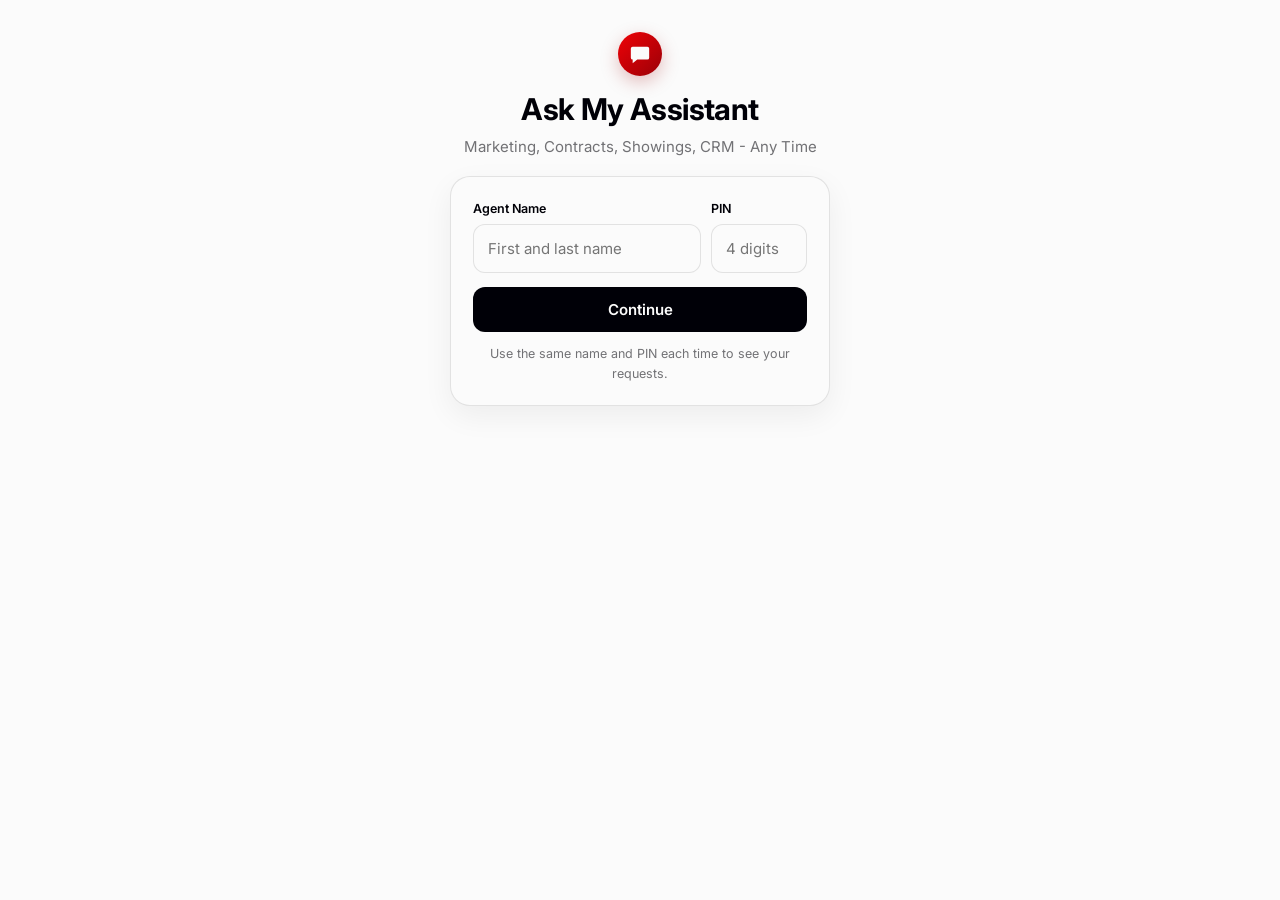
==== commit 66bc5dfd: "Assistant: top-aligned compact mobile layout" ====
--- a/assistant/index.html
+++ b/assistant/index.html
@@ -7,15 +7,15 @@
 :root{--black:#000007;--white:#FBFBFB;--gold:linear-gradient(135deg,#EAD59E,#D5BE87);--red:linear-gradient(135deg,#EF0207,#9A0007);--line:rgba(0,0,7,.10);--mute:rgba(0,0,7,.55)}
 *{box-sizing:border-box;margin:0}
 html,body{height:100%;background:var(--white);color:var(--black);font:15px/1.55 Inter,system-ui,sans-serif;-webkit-font-smoothing:antialiased}
-.app{height:100vh;height:100dvh;max-height:900px;max-width:820px;margin:0 auto;display:flex;flex-direction:column;padding:16px 20px 12px}
+.app{height:100vh;height:100dvh;max-height:900px;padding-top:16px!important;max-width:820px;margin:0 auto;display:flex;flex-direction:column;padding:16px 20px 12px}
 .hidden{display:none!important}
 .ico{width:44px;height:44px;border-radius:50%;background:var(--red);display:inline-flex;align-items:center;justify-content:center;box-shadow:0 6px 18px rgba(154,0,7,.25);flex:none}
 .ico.sm{width:28px;height:28px;box-shadow:none}
 /* signed out */
-.welcome{flex:1;display:flex;flex-direction:column;align-items:center;justify-content:center;text-align:center;padding:20px 0}
+.welcome{display:flex;flex-direction:column;align-items:center;text-align:center;padding:16px 0 0}
 .welcome h1{font:700 30px/1.15 Inter,sans-serif;letter-spacing:-.02em;margin-top:16px}
 .welcome .sub{color:var(--mute);margin-top:8px}
-.signin{margin-top:28px;width:100%;max-width:380px;background:var(--white);border:1px solid var(--line);border-radius:20px;padding:22px;box-shadow:0 10px 30px rgba(0,0,7,.06);text-align:left}
+.signin{margin-top:18px;width:100%;max-width:380px;background:var(--white);border:1px solid var(--line);border-radius:20px;padding:22px;box-shadow:0 10px 30px rgba(0,0,7,.06);text-align:left}
 label{display:block;font-weight:600;font-size:12.5px;margin:0 0 6px}
 .field{width:100%;font:inherit;color:var(--black);background:var(--white);border:1px solid var(--line);border-radius:12px;padding:12px 14px;outline:none;margin-bottom:14px}
 .field:focus{border-color:#D5BE87;box-shadow:0 0 0 3px rgba(234,213,158,.45)}
@@ -51,6 +51,11 @@
 .send:disabled{opacity:.4;cursor:default}
 .disc{margin-top:8px;font-size:10.5px;line-height:1.4;color:rgba(0,0,7,.45);text-align:center}
 .note{font-size:12px;color:var(--mute);text-align:center;min-height:0}
+
+.nrow{display:grid;grid-template-columns:1fr 96px;gap:10px}
+@media (max-width:600px){.ico{width:40px;height:40px}.ico.sm{width:26px;height:26px}.welcome{padding-top:0}.welcome h1{font-size:24px!important;margin-top:10px}.welcome .sub{font-size:13.5px;margin-top:4px}.signin{padding:16px;margin-top:16px}.field{padding:10px 12px;margin-bottom:12px}.btn{padding:11px}.hint{margin-top:8px;font-size:12px}
+ .top{padding-bottom:8px}.thread{padding:12px 0 6px;gap:10px}.chips{padding:6px 0}.disc{font-size:9.5px;margin-top:6px}.composer textarea{padding:7px 0;height:38px}.send{width:36px;height:36px}}
+@media (max-height:620px){.disc{font-size:9px;line-height:1.3;white-space:nowrap;overflow:hidden;text-overflow:ellipsis}.disc.open{white-space:normal}.welcome .sub{display:block}}
 @media (max-width:600px){.app{padding:12px 12px calc(10px + env(safe-area-inset-bottom))}.welcome h1{font-size:26px}.u{max-width:86%}.a{max-width:96%}}
 </style></head><body>
 <div class="app" id="app">
@@ -59,8 +64,8 @@
     <h1>Ask My Assistant</h1>
     <p class="sub">Marketing, Contracts, Showings, CRM - Any Time</p>
     <div class="signin">
-      <label for="name">Agent Name</label><input class="field" id="name" autocomplete="name" placeholder="First and last name">
-      <label for="pin">4-digit PIN</label><input class="field" id="pin" type="password" inputmode="numeric" pattern="[0-9]*" maxlength="4" placeholder="••••">
+      <div class="nrow"><div><label for="name">Agent Name</label><input class="field" id="name" autocomplete="name" placeholder="First and last name"></div>
+      <div><label for="pin">PIN</label><input class="field" id="pin" type="password" inputmode="numeric" pattern="[0-9]*" maxlength="4" placeholder="4 digits"></div></div>
       <button class="btn" id="cont">Continue</button>
       <p class="hint" id="nmsg">Use the same name and PIN each time to see your requests.</p>
     </div>
@@ -72,7 +77,7 @@
     <div class="chips" id="chips"></div>
     <div class="composer"><textarea id="req" rows="1" maxlength="4000" placeholder="Ask for marketing, contracts, showings, CRM…"></textarea>
       <button class="send" id="submit" aria-label="Send"><svg width="18" height="18" viewBox="0 0 24 24" fill="none" stroke="#FBFBFB" stroke-width="2.4" stroke-linecap="round" stroke-linejoin="round"><path d="M12 19V5M5 12l7-7 7 7"/></svg></button></div>
-    <p class="disc">Disclaimer: Responses are AI-generated for general informational purposes only and are not legal, tax, or financial advice. ENESMA Realty is not responsible for errors in legal guidance, marketing materials, or emails produced by this assistant. Agents must independently verify all information with official sources and consult the broker or an attorney before advising clients.</p>
+    <p class="disc" onclick="this.classList.toggle('open')" title="Tap to read the full disclaimer">Disclaimer: Responses are AI-generated for general informational purposes only and are not legal, tax, or financial advice. ENESMA Realty is not responsible for errors in legal guidance, marketing materials, or emails produced by this assistant. Agents must independently verify all information with official sources and consult the broker or an attorney before advising clients.</p>
   </section>
 </div>
 <script>
